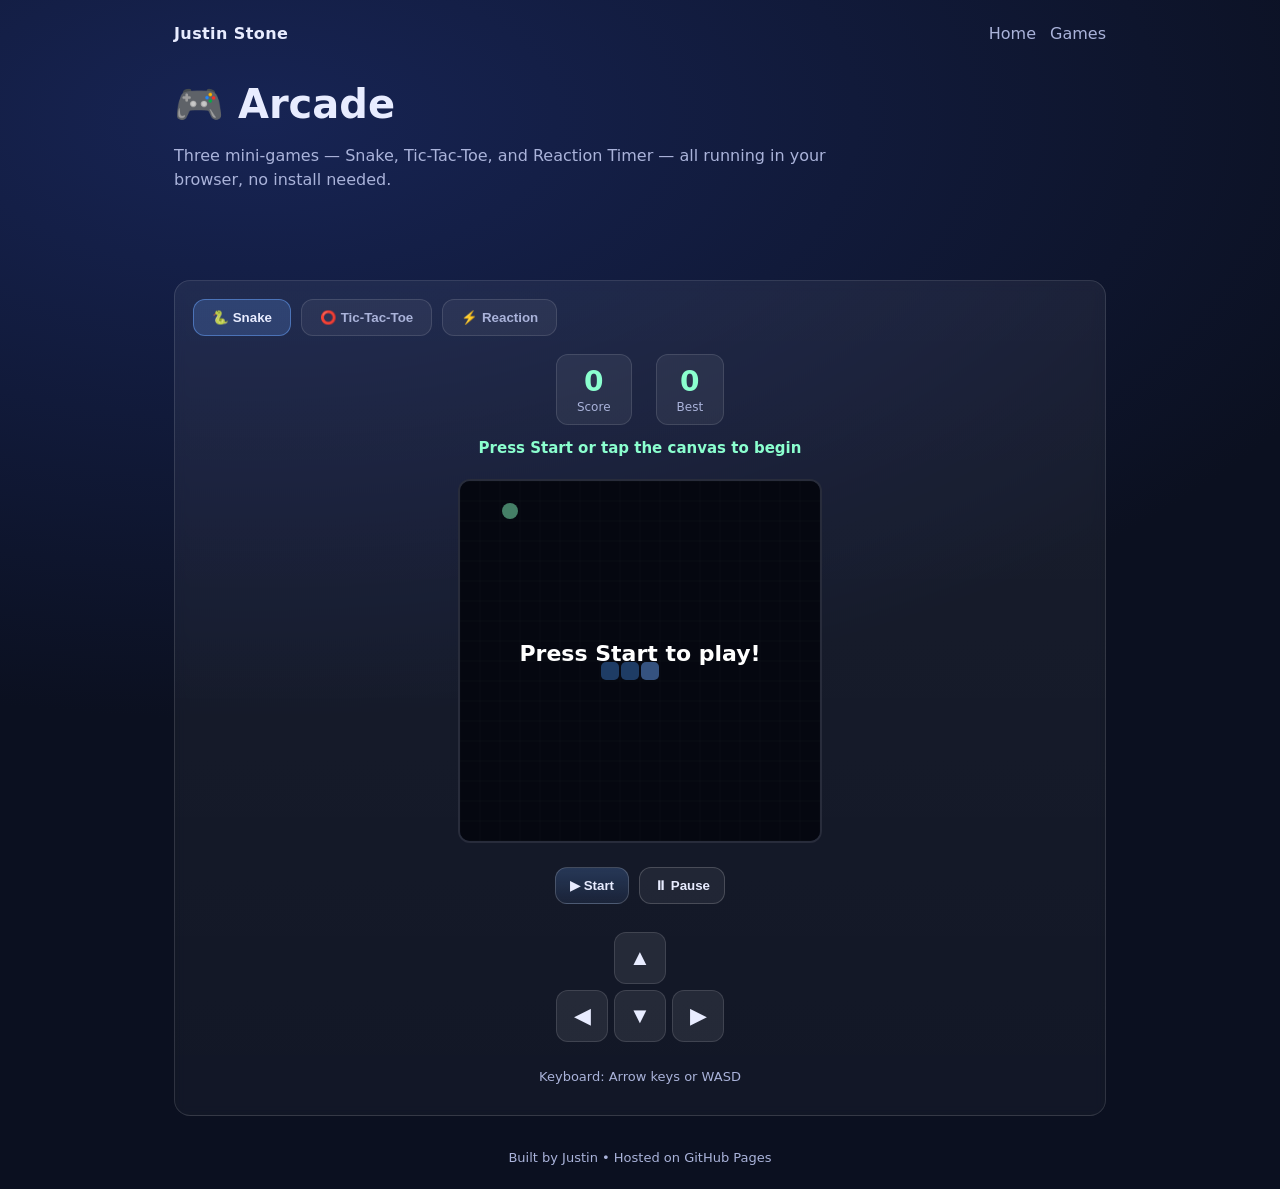
==== games.html @ bd43f278 "Add mini arcade (Snake, Tic-Tac-Toe, Reaction Timer), update homepage nav/hero/projects, update READ" ====
<!doctype html>
<html lang="en">
<head>
  <meta charset="UTF-8" />
  <meta name="viewport" content="width=device-width, initial-scale=1" />
  <title>Games | Justin Stone</title>
  <link rel="stylesheet" href="style.css" />
  <style>
    /* ── Game Tabs ── */
    .tab-bar{display:flex;gap:10px;margin:0 0 18px;flex-wrap:wrap}
    .tab{padding:10px 18px;border-radius:12px;border:1px solid var(--border);
         background:rgba(255,255,255,.05);color:var(--muted);cursor:pointer;font-weight:600;
         transition:background .15s,color .15s}
    .tab.active,.tab:hover{background:rgba(106,166,255,.2);color:var(--text);
         border-color:rgba(106,166,255,.5)}
    .game-panel{display:none}
    .game-panel.active{display:block}

    /* ── Snake ── */
    #snakeWrap{display:flex;flex-direction:column;align-items:center;gap:14px}
    #snakeCanvas{border:2px solid var(--border);border-radius:12px;background:#0a0f20;
                 display:block;max-width:100%;cursor:default;touch-action:none}
    .score-row{display:flex;gap:24px;align-items:center}
    .score-box{background:rgba(255,255,255,.06);border:1px solid var(--border);
               border-radius:12px;padding:10px 20px;text-align:center}
    .score-box .val{font-size:28px;font-weight:800;color:var(--accent2)}
    .score-box .lbl{font-size:12px;color:var(--muted);margin-top:2px}
    #snakeMsg{min-height:26px;font-size:15px;color:var(--accent2);font-weight:700;text-align:center}
    .dpad{display:grid;grid-template-columns:repeat(3,52px);grid-template-rows:repeat(2,52px);
          gap:6px;margin-top:4px}
    .dpad button{width:52px;height:52px;border-radius:12px;border:1px solid var(--border);
                 background:rgba(255,255,255,.08);color:var(--text);font-size:22px;
                 cursor:pointer;display:flex;align-items:center;justify-content:center;
                 transition:background .1s}
    .dpad button:active,.dpad button:hover{background:rgba(106,166,255,.25)}
    .dpad .empty{visibility:hidden}

    /* ── Tic-Tac-Toe ── */
    #tttWrap{display:flex;flex-direction:column;align-items:center;gap:16px}
    #tttBoard{display:grid;grid-template-columns:repeat(3,100px);
              grid-template-rows:repeat(3,100px);gap:6px}
    .ttt-cell{width:100px;height:100px;border-radius:14px;
              border:1px solid var(--border);background:rgba(255,255,255,.06);
              font-size:46px;display:flex;align-items:center;justify-content:center;
              cursor:pointer;transition:background .15s,transform .1s;
              user-select:none}
    .ttt-cell:hover:not(.taken){background:rgba(106,166,255,.15);transform:scale(1.04)}
    .ttt-cell.taken{cursor:default}
    .ttt-cell.X{color:#6aa6ff}
    .ttt-cell.O{color:#8bffcf}
    .ttt-cell.win{background:rgba(139,255,207,.18);border-color:var(--accent2)}
    #tttStatus{font-size:18px;font-weight:700;color:var(--text);min-height:28px;text-align:center}
    #tttScore{display:flex;gap:24px;justify-content:center}
    #tttRestart{margin-top:4px}

    /* ── Reaction Timer ── */
    #reactionWrap{display:flex;flex-direction:column;align-items:center;gap:16px}
    #reactionBox{width:min(340px,100%);height:200px;border-radius:20px;
                 display:flex;align-items:center;justify-content:center;
                 font-size:22px;font-weight:700;cursor:pointer;
                 transition:background .2s;border:2px solid var(--border);
                 user-select:none;-webkit-tap-highlight-color:transparent}
    #reactionBox.wait{background:rgba(255,80,80,.15);color:#ff6666;border-color:rgba(255,80,80,.4)}
    #reactionBox.ready{background:rgba(139,255,207,.18);color:var(--accent2);border-color:var(--accent2)}
    #reactionBox.idle{background:rgba(255,255,255,.05);color:var(--muted)}
    #reactionTimes{display:flex;flex-wrap:wrap;gap:8px;justify-content:center;
                   max-width:380px;margin-top:4px}
    .rt-chip{background:rgba(255,255,255,.06);border:1px solid var(--border);
             border-radius:8px;padding:5px 12px;font-size:13px;color:var(--muted)}
    .rt-chip.best{border-color:rgba(139,255,207,.5);color:var(--accent2)}
    #reactionStats{font-size:14px;color:var(--muted);text-align:center;min-height:22px}

    @media (max-width:500px){
      #tttBoard{grid-template-columns:repeat(3,80px);grid-template-rows:repeat(3,80px)}
      .ttt-cell{width:80px;height:80px;font-size:36px}
    }
  </style>
</head>

<body>
  <header class="container">
    <nav class="nav">
      <div class="brand">Justin Stone</div>
      <div class="links">
        <a href="./index.html">Home</a>
        <a href="#games">Games</a>
      </div>
    </nav>

    <section class="hero">
      <h1>🎮 Arcade</h1>
      <p>Three mini-games — Snake, Tic-Tac-Toe, and Reaction Timer — all running in your browser, no install needed.</p>
    </section>
  </header>

  <main class="container">
    <section id="games" class="card">
      <div class="tab-bar" role="tablist">
        <button class="tab active" role="tab" aria-selected="true"  data-target="panelSnake">🐍 Snake</button>
        <button class="tab"        role="tab" aria-selected="false" data-target="panelTTT">⭕ Tic-Tac-Toe</button>
        <button class="tab"        role="tab" aria-selected="false" data-target="panelReact">⚡ Reaction</button>
      </div>

      <!-- ══════════ SNAKE ══════════ -->
      <div id="panelSnake" class="game-panel active">
        <div id="snakeWrap">
          <div class="score-row">
            <div class="score-box"><div class="val" id="snakeScore">0</div><div class="lbl">Score</div></div>
            <div class="score-box"><div class="val" id="snakeBest">0</div><div class="lbl">Best</div></div>
          </div>
          <div id="snakeMsg">Press Start or tap the canvas to begin</div>
          <canvas id="snakeCanvas" width="360" height="360" tabindex="0"
                  aria-label="Snake game canvas"></canvas>
          <div class="row" style="gap:10px">
            <button class="button" id="snakeStartBtn" type="button">▶ Start</button>
            <button class="button secondary" id="snakePauseBtn" type="button" disabled>⏸ Pause</button>
          </div>
          <!-- Mobile D-Pad -->
          <div class="dpad" id="dpad" aria-label="Directional controls">
            <div class="empty"></div>
            <button type="button" data-dir="UP"    aria-label="Up">▲</button>
            <div class="empty"></div>
            <button type="button" data-dir="LEFT"  aria-label="Left">◀</button>
            <button type="button" data-dir="DOWN"  aria-label="Down">▼</button>
            <button type="button" data-dir="RIGHT" aria-label="Right">▶</button>
          </div>
          <p class="micro" style="text-align:center">Keyboard: Arrow keys or WASD</p>
        </div>
      </div>

      <!-- ══════════ TIC-TAC-TOE ══════════ -->
      <div id="panelTTT" class="game-panel">
        <div id="tttWrap">
          <div id="tttScore">
            <div class="score-box"><div class="val" id="tttX">0</div><div class="lbl">X (You)</div></div>
            <div class="score-box"><div class="val" id="tttDraw">0</div><div class="lbl">Draws</div></div>
            <div class="score-box"><div class="val" id="tttO">0</div><div class="lbl">O (CPU)</div></div>
          </div>
          <div id="tttStatus">Your turn (X)</div>
          <div id="tttBoard" role="grid" aria-label="Tic-Tac-Toe board"></div>
          <button class="button secondary" id="tttRestart" type="button">New Game</button>
          <p class="micro">You are X — play against the AI (minimax)</p>
        </div>
      </div>

      <!-- ══════════ REACTION TIMER ══════════ -->
      <div id="panelReact" class="game-panel">
        <div id="reactionWrap">
          <p style="color:var(--muted);text-align:center;max-width:36ch">
            Wait for the box to turn green, then tap/click it as fast as you can!
          </p>
          <div id="reactionBox" class="idle" tabindex="0" role="button"
               aria-label="Reaction timer target">Click to start</div>
          <div id="reactionStats"></div>
          <div id="reactionTimes"></div>
          <button class="button secondary" id="reactionReset" type="button">Reset scores</button>
        </div>
      </div>
    </section>

    <footer class="footer">
      <span class="micro">Built by Justin • Hosted on GitHub Pages</span>
    </footer>
  </main>

  <script>
  /* ========================================================
     Tab switcher
  ======================================================== */
  document.querySelectorAll(".tab").forEach(tab => {
    tab.addEventListener("click", () => {
      document.querySelectorAll(".tab").forEach(t => { t.classList.remove("active"); t.setAttribute("aria-selected","false"); });
      document.querySelectorAll(".game-panel").forEach(p => p.classList.remove("active"));
      tab.classList.add("active");
      tab.setAttribute("aria-selected","true");
      document.getElementById(tab.dataset.target).classList.add("active");
    });
  });

  /* ========================================================
     SNAKE
  ======================================================== */
  (function(){
    const COLS = 18, ROWS = 18, CELL = 20;
    const COLORS = { head:"#6aa6ff", body:"#3d78cc", food:"#8bffcf", grid:"rgba(255,255,255,.04)" };
    const canvas = document.getElementById("snakeCanvas");
    const ctx    = canvas.getContext("2d");
    // Resize canvas to match COLS/ROWS
    canvas.width  = COLS * CELL;
    canvas.height = ROWS * CELL;

    const scoreEl = document.getElementById("snakeScore");
    const bestEl  = document.getElementById("snakeBest");
    const msgEl   = document.getElementById("snakeMsg");
    const startBtn = document.getElementById("snakeStartBtn");
    const pauseBtn = document.getElementById("snakePauseBtn");

    const DIRS = { UP:[0,-1], DOWN:[0,1], LEFT:[-1,0], RIGHT:[1,0] };
    const OPP  = { UP:"DOWN", DOWN:"UP", LEFT:"RIGHT", RIGHT:"LEFT" };

    let snake, dir, nextDir, food, score, best, loop, running, paused;

    best = Number(localStorage.getItem("snake_best") || 0);
    bestEl.textContent = best;

    function randCell() {
      return { x: Math.floor(Math.random() * COLS), y: Math.floor(Math.random() * ROWS) };
    }

    function placeFood() {
      let f;
      do { f = randCell(); } while (snake.some(s => s.x === f.x && s.y === f.y));
      food = f;
    }

    function init() {
      const cx = Math.floor(COLS/2), cy = Math.floor(ROWS/2);
      snake   = [{x:cx,y:cy},{x:cx-1,y:cy},{x:cx-2,y:cy}];
      dir     = "RIGHT";
      nextDir = "RIGHT";
      score   = 0;
      scoreEl.textContent = 0;
      placeFood();
    }

    function draw() {
      ctx.fillStyle = "#0a0f20";
      ctx.fillRect(0, 0, canvas.width, canvas.height);

      // grid
      ctx.strokeStyle = COLORS.grid;
      ctx.lineWidth = 1;
      for (let x = 0; x <= COLS; x++) { ctx.beginPath(); ctx.moveTo(x*CELL,0); ctx.lineTo(x*CELL,canvas.height); ctx.stroke(); }
      for (let y = 0; y <= ROWS; y++) { ctx.beginPath(); ctx.moveTo(0,y*CELL); ctx.lineTo(canvas.width,y*CELL); ctx.stroke(); }

      // food
      const fx = food.x * CELL + CELL/2, fy = food.y * CELL + CELL/2, fr = CELL/2 - 2;
      ctx.beginPath(); ctx.arc(fx, fy, fr, 0, Math.PI*2);
      ctx.fillStyle = COLORS.food; ctx.fill();

      // snake
      snake.forEach((seg, i) => {
        const r = 5;
        const x = seg.x*CELL+1, y = seg.y*CELL+1, w = CELL-2, h = CELL-2;
        ctx.fillStyle = i === 0 ? COLORS.head : COLORS.body;
        ctx.beginPath();
        ctx.roundRect(x, y, w, h, r);
        ctx.fill();
      });
    }

    function step() {
      dir = nextDir;
      const d = DIRS[dir];
      const head = { x: snake[0].x + d[0], y: snake[0].y + d[1] };

      // wall collision
      if (head.x < 0 || head.x >= COLS || head.y < 0 || head.y >= ROWS) { gameOver(); return; }
      // self collision
      if (snake.some(s => s.x === head.x && s.y === head.y)) { gameOver(); return; }

      snake.unshift(head);

      if (head.x === food.x && head.y === food.y) {
        score++;
        scoreEl.textContent = score;
        if (score > best) { best = score; bestEl.textContent = best; localStorage.setItem("snake_best", best); }
        placeFood();
      } else {
        snake.pop();
      }

      draw();
    }

    function gameOver() {
      clearInterval(loop);
      running = false;
      paused  = false;
      startBtn.textContent = "▶ Restart";
      startBtn.disabled = false;
      pauseBtn.disabled = true;
      msgEl.textContent = `💀 Game over! Score: ${score}`;
      draw();
      // draw overlay
      ctx.fillStyle = "rgba(0,0,0,.55)";
      ctx.fillRect(0, 0, canvas.width, canvas.height);
      ctx.fillStyle = "#fff";
      ctx.font = "bold 28px system-ui";
      ctx.textAlign = "center";
      ctx.fillText("GAME OVER", canvas.width/2, canvas.height/2 - 14);
      ctx.font = "16px system-ui";
      ctx.fillText(`Score: ${score}  Best: ${best}`, canvas.width/2, canvas.height/2 + 16);
    }

    function startGame() {
      if (loop) clearInterval(loop);
      init();
      draw();
      running = true;
      paused  = false;
      startBtn.textContent = "↺ Restart";
      pauseBtn.disabled = false;
      msgEl.textContent = "Use arrow keys / WASD or the D-pad below";
      const speed = 150;
      loop = setInterval(step, speed);
      canvas.focus();
    }

    function togglePause() {
      if (!running) return;
      if (!paused) {
        clearInterval(loop);
        paused = true;
        pauseBtn.textContent = "▶ Resume";
        msgEl.textContent = "Paused";
      } else {
        loop = setInterval(step, 150);
        paused = false;
        pauseBtn.textContent = "⏸ Pause";
        msgEl.textContent = "";
      }
    }

    startBtn.addEventListener("click", startGame);
    pauseBtn.addEventListener("click", togglePause);
    canvas.addEventListener("click", () => { if (!running) startGame(); });

    // Keyboard
    const KEY_MAP = {
      ArrowUp:"UP", ArrowDown:"DOWN", ArrowLeft:"LEFT", ArrowRight:"RIGHT",
      w:"UP", s:"DOWN", a:"LEFT", d:"RIGHT",
      W:"UP", S:"DOWN", A:"LEFT", D:"RIGHT"
    };
    document.addEventListener("keydown", e => {
      const d = KEY_MAP[e.key];
      if (d) {
        if (running && !paused && OPP[d] !== dir) nextDir = d;
        if (["ArrowUp","ArrowDown","ArrowLeft","ArrowRight"].includes(e.key)) e.preventDefault();
      }
    });

    // D-Pad
    document.getElementById("dpad").querySelectorAll("button[data-dir]").forEach(btn => {
      btn.addEventListener("click", () => {
        const d = btn.dataset.dir;
        if (running && !paused && OPP[d] !== dir) nextDir = d;
      });
    });

    // Swipe support
    let tx0, ty0;
    canvas.addEventListener("touchstart", e => { tx0 = e.touches[0].clientX; ty0 = e.touches[0].clientY; }, {passive:true});
    canvas.addEventListener("touchend", e => {
      if (tx0 == null) return;
      const dx = e.changedTouches[0].clientX - tx0;
      const dy = e.changedTouches[0].clientY - ty0;
      const adx = Math.abs(dx), ady = Math.abs(dy);
      if (Math.max(adx,ady) < 10) { if (!running) startGame(); return; }
      let d;
      if (adx > ady) d = dx > 0 ? "RIGHT" : "LEFT";
      else            d = dy > 0 ? "DOWN"  : "UP";
      if (running && !paused && OPP[d] !== dir) nextDir = d;
      tx0 = ty0 = null;
    });

    // Initial draw
    init();
    draw();
    ctx.fillStyle = "rgba(0,0,0,.5)";
    ctx.fillRect(0, 0, canvas.width, canvas.height);
    ctx.fillStyle = "#fff";
    ctx.font = "bold 22px system-ui";
    ctx.textAlign = "center";
    ctx.fillText("Press Start to play!", canvas.width/2, canvas.height/2);
  })();

  /* ========================================================
     TIC-TAC-TOE  (minimax AI)
  ======================================================== */
  (function(){
    const board    = document.getElementById("tttBoard");
    const statusEl = document.getElementById("tttStatus");
    const restartBtn = document.getElementById("tttRestart");
    const xScoreEl  = document.getElementById("tttX");
    const oScoreEl  = document.getElementById("tttO");
    const drawEl    = document.getElementById("tttDraw");

    const WINS = [[0,1,2],[3,4,5],[6,7,8],[0,3,6],[1,4,7],[2,5,8],[0,4,8],[2,4,6]];
    let cells, xScore=0, oScore=0, draws=0, playerTurn, gameActive;

    function checkWinner(c) {
      for (const [a,b,cc] of WINS) {
        if (c[a] && c[a]===c[b] && c[b]===c[cc]) return { winner: c[a], line:[a,b,cc] };
      }
      if (c.every(Boolean)) return { winner: "draw" };
      return null;
    }

    function minimax(c, isMax) {
      const r = checkWinner(c);
      if (r) { if(r.winner==="O") return 10; if(r.winner==="X") return -10; return 0; }
      const scores = [];
      c.forEach((v,i) => {
        if (!v) {
          const nc = [...c]; nc[i] = isMax ? "O" : "X";
          scores.push(minimax(nc, !isMax));
        }
      });
      return isMax ? Math.max(...scores) : Math.min(...scores);
    }

    function cpuMove() {
      let best = -Infinity, idx = -1;
      cells.forEach((v,i) => {
        if (!v) {
          const nc = [...cells]; nc[i] = "O";
          const s = minimax(nc, false);
          if (s > best) { best = s; idx = i; }
        }
      });
      return idx;
    }

    function renderBoard() {
      board.innerHTML = "";
      cells.forEach((v, i) => {
        const cell = document.createElement("div");
        cell.className = "ttt-cell" + (v ? " taken " + v : "");
        cell.textContent = v || "";
        cell.setAttribute("role","gridcell");
        cell.setAttribute("aria-label", `Cell ${i+1}${v ? ": "+v : ""}`);
        cell.addEventListener("click", () => handleClick(i));
        board.appendChild(cell);
      });
    }

    function highlightWin(line) {
      const divs = board.querySelectorAll(".ttt-cell");
      line.forEach(i => divs[i].classList.add("win"));
    }

    function handleClick(i) {
      if (!gameActive || !playerTurn || cells[i]) return;
      cells[i] = "X";
      renderBoard();

      const res = checkWinner(cells);
      if (res) { endGame(res); return; }

      playerTurn = false;
      statusEl.textContent = "CPU is thinking…";
      setTimeout(() => {
        const idx = cpuMove();
        if (idx !== -1) cells[idx] = "O";
        renderBoard();
        const res2 = checkWinner(cells);
        if (res2) { endGame(res2); return; }
        playerTurn = true;
        statusEl.textContent = "Your turn (X)";
      }, 250);
    }

    function endGame(res) {
      gameActive = false;
      if (res.winner === "X") {
        xScore++; xScoreEl.textContent = xScore;
        statusEl.textContent = "🎉 You win!";
        highlightWin(res.line);
      } else if (res.winner === "O") {
        oScore++; oScoreEl.textContent = oScore;
        statusEl.textContent = "🤖 CPU wins!";
        highlightWin(res.line);
      } else {
        draws++; drawEl.textContent = draws;
        statusEl.textContent = "🤝 It's a draw!";
      }
    }

    function newGame() {
      cells = Array(9).fill("");
      gameActive = true;
      playerTurn = true;
      statusEl.textContent = "Your turn (X)";
      renderBoard();
    }

    restartBtn.addEventListener("click", newGame);
    newGame();
  })();

  /* ========================================================
     REACTION TIMER
  ======================================================== */
  (function(){
    const box       = document.getElementById("reactionBox");
    const statsEl   = document.getElementById("reactionStats");
    const timesEl   = document.getElementById("reactionTimes");
    const resetBtn  = document.getElementById("reactionReset");

    const KEY = "reaction_times_v1";
    let state = "idle"; // idle | wait | ready
    let waitTimeout = null, startTime = null;
    let times = [];
    try { times = JSON.parse(localStorage.getItem(KEY)) || []; } catch { times = []; }

    function renderTimes() {
      timesEl.innerHTML = "";
      if (!times.length) { statsEl.textContent = ""; return; }
      const best = Math.min(...times);
      const avg  = Math.round(times.reduce((a,b)=>a+b,0)/times.length);
      statsEl.textContent = `Best: ${best} ms  •  Avg: ${avg} ms  •  Trials: ${times.length}`;
      [...times].reverse().slice(0,8).forEach(t => {
        const chip = document.createElement("div");
        chip.className = "rt-chip" + (t === best ? " best" : "");
        chip.textContent = t + " ms";
        timesEl.appendChild(chip);
      });
    }

    function start() {
      if (state !== "idle") return;
      state = "wait";
      box.className = "wait";
      box.textContent = "Wait for green…";
      const delay = 1500 + Math.random() * 3000;
      waitTimeout = setTimeout(() => {
        state = "ready";
        box.className = "ready";
        box.textContent = "Click NOW!";
        startTime = performance.now();
      }, delay);
    }

    function react() {
      if (state === "idle") { start(); return; }
      if (state === "wait") {
        clearTimeout(waitTimeout);
        state = "idle";
        box.className = "idle";
        box.textContent = "Too early! Click to try again";
        return;
      }
      if (state === "ready") {
        const rt = Math.round(performance.now() - startTime);
        times.push(rt);
        if (times.length > 50) times.shift();
        localStorage.setItem(KEY, JSON.stringify(times));
        renderTimes();
        state = "idle";
        box.className = "idle";
        box.textContent = `${rt} ms — Click to go again`;
      }
    }

    box.addEventListener("click", react);
    box.addEventListener("keydown", e => { if (e.key === " " || e.key === "Enter") react(); });

    resetBtn.addEventListener("click", () => {
      times = [];
      localStorage.removeItem(KEY);
      renderTimes();
      state = "idle";
      box.className = "idle";
      box.textContent = "Click to start";
    });

    renderTimes();
    box.textContent = "Click to start";
  })();
  </script>
</body>
</html>
---- style.css ----
:root{
  --bg:#0b1020;
  --card:#111a33;
  --text:#e8ecff;
  --muted:#aab3da;
  --accent:#6aa6ff;
  --accent2:#8bffcf;
  --border:rgba(255,255,255,.12);
}

*{box-sizing:border-box}
html,body{margin:0;padding:0;font-family:system-ui,-apple-system,Segoe UI,Roboto,Arial,sans-serif;background:radial-gradient(1200px 600px at 20% 10%, #172454, var(--bg));color:var(--text)}
a{color:var(--accent);text-decoration:none}
a:hover{text-decoration:underline}

.container{max-width:980px;margin:0 auto;padding:24px}

.nav{display:flex;justify-content:space-between;align-items:center;gap:16px}
.brand{font-weight:800;letter-spacing:.4px}
.links{display:flex;gap:14px;flex-wrap:wrap}
.links a{color:var(--muted)}

.hero{padding:24px 0 10px}
.hero h1{font-size:40px;margin:14px 0 8px}
.hero p{color:var(--muted);max-width:70ch;line-height:1.5}
.hero-actions{display:flex;gap:12px;flex-wrap:wrap;margin:16px 0 6px}

.card{
  background:linear-gradient(180deg, rgba(255,255,255,.06), rgba(255,255,255,.03));
  border:1px solid var(--border);
  border-radius:16px;
  padding:18px;
  margin:14px 0;
  backdrop-filter: blur(6px);
}

.grid{display:grid;grid-template-columns:repeat(3,1fr);gap:12px}
.project{border:1px solid var(--border);border-radius:14px;padding:12px}
.project p{color:var(--muted);margin:8px 0 0}

.two-col{display:grid;grid-template-columns:1.1fr .9fr;gap:16px}

.row{display:flex;gap:10px;align-items:center;margin:10px 0}
.between{justify-content:space-between}

input{
  width:100%;
  padding:10px 12px;
  border-radius:12px;
  border:1px solid var(--border);
  background:rgba(0,0,0,.25);
  color:var(--text);
}

.button{
  display:inline-flex;align-items:center;justify-content:center;
  padding:10px 14px;border-radius:12px;border:1px solid rgba(255,255,255,.18);
  background:linear-gradient(180deg, rgba(106,166,255,.22), rgba(106,166,255,.08));
  color:var(--text);cursor:pointer;font-weight:650
}
.button:hover{border-color:rgba(255,255,255,.28)}
.button.secondary{background:rgba(255,255,255,.06);color:var(--text)}
.button.small{padding:6px 10px;border-radius:10px;font-weight:600}

.micro{font-size:13px;color:var(--muted)}
.mono{font-family:ui-monospace,SFMono-Regular,Menlo,Monaco,Consolas,monospace}

.list{list-style:none;padding:0;margin:10px 0 0}
.list li{
  display:flex;align-items:center;gap:10px;
  border:1px solid var(--border);
  border-radius:12px;
  padding:10px 12px;
  margin:8px 0;
}
.list li.done{opacity:.75}
.pill{
  padding:4px 10px;border-radius:999px;
  border:1px solid rgba(139,255,207,.35);
  background:rgba(139,255,207,.10);
  color:var(--accent2);
  font-size:12px;
}

.timer{border:1px solid var(--border);border-radius:14px;padding:14px}
.time{font-size:44px;font-weight:850;letter-spacing:1px;margin:6px 0 10px}

.footer{display:flex;justify-content:center;padding:20px 0 0}

.hero-img{
  width: 100%;
  height: 220px;
  object-fit: cover;
  border-radius: 16px;
  border: 1px solid var(--border);
  margin-bottom: 14px;
  filter: saturate(1.05) contrast(1.05);
}

.vote-list{
  display:flex;
  flex-direction:column;
  gap:10px;
  margin-top:10px;
}

.vote-item{
  border:1px solid var(--border);
  border-radius:14px;
  padding:12px;
  background: rgba(0,0,0,.18);
}

.vote-top{
  display:flex;
  align-items:center;
  justify-content:space-between;
  gap:10px;
  flex-wrap:wrap;
}

.vote-title{
  font-weight:800;
}

.vote-bar{
  height:10px;
  border-radius:999px;
  border:1px solid rgba(255,255,255,.14);
  background: rgba(255,255,255,.06);
  overflow:hidden;
  margin-top:10px;
}

.vote-bar > div{
  height:100%;
  width:0%;
  background: linear-gradient(90deg, rgba(106,166,255,.75), rgba(139,255,207,.65));
}

.reaction-box{
  display:flex;align-items:center;justify-content:center;
  height:110px;border-radius:14px;border:1px solid var(--border);
  background:rgba(255,255,255,.05);
  font-size:22px;font-weight:700;cursor:pointer;
  user-select:none;transition:background .15s;
}
.reaction-box.wait{background:rgba(255,200,50,.15);color:#ffc832}
.reaction-box.go{background:rgba(50,220,110,.2);color:#32dc6e}
.reaction-box.too-soon{background:rgba(255,80,80,.18);color:#ff6060}

.three-col{display:grid;grid-template-columns:1fr 1fr 1fr;gap:12px}

@media (max-width: 860px){
  .grid{grid-template-columns:1fr}
  .two-col{grid-template-columns:1fr}
  .three-col{grid-template-columns:1fr}
  .hero h1{font-size:34px}
}
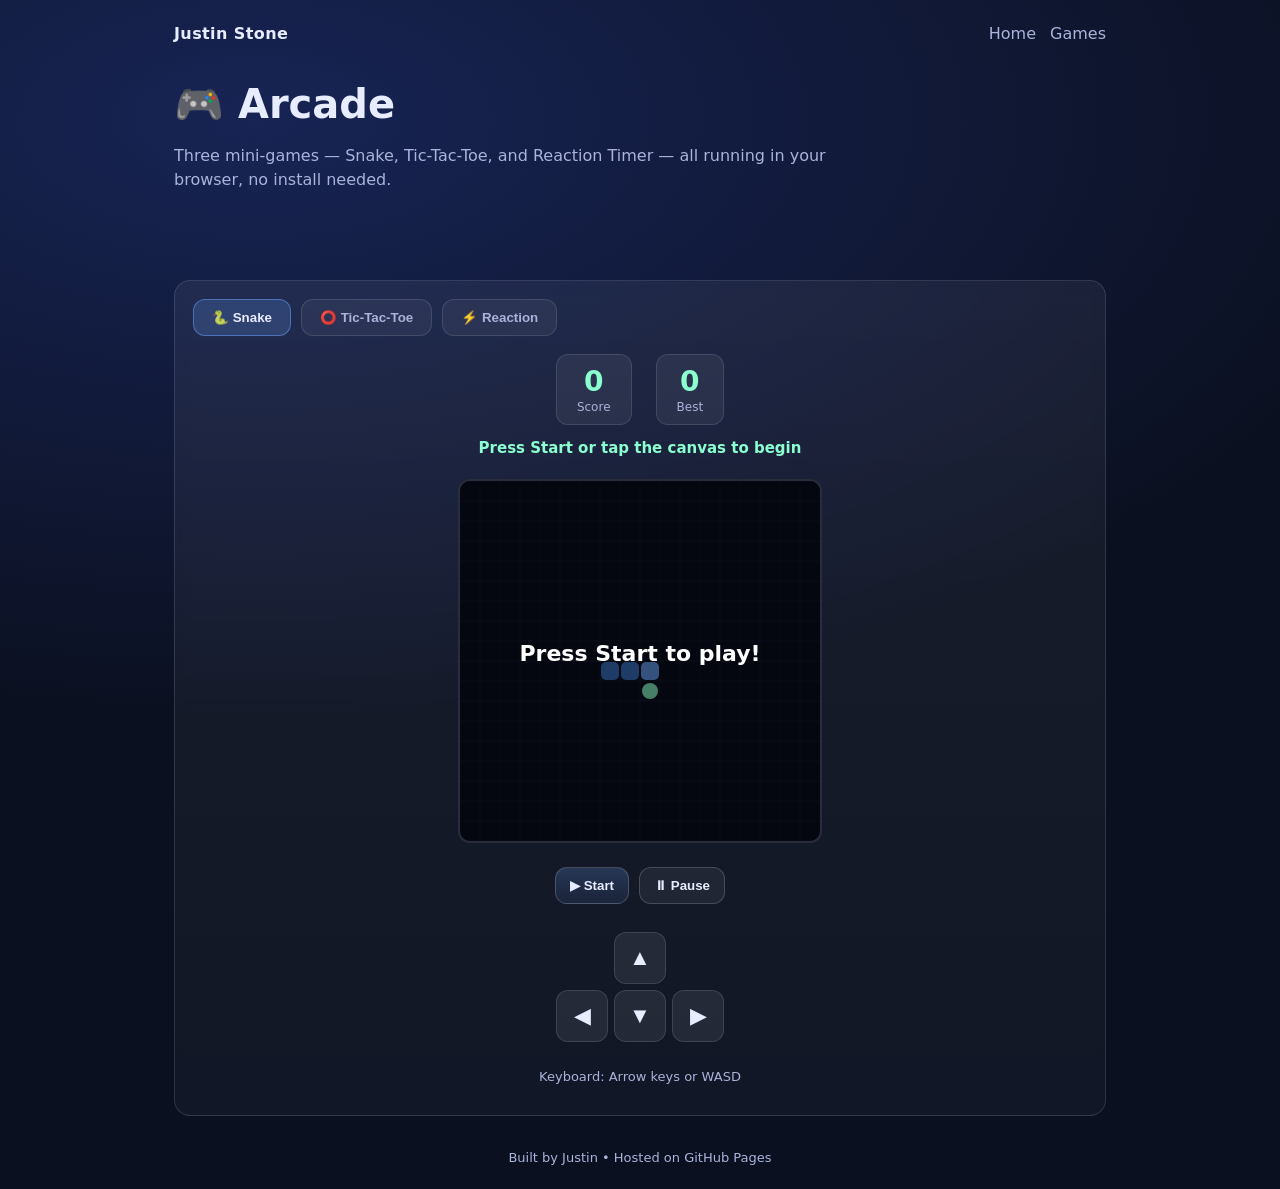
==== commit 5aea3607: "Fix strict equality check and README wording per code review Agent-Logs-Url: https://github.com/just" ====
--- a/games.html
+++ b/games.html
@@ -352,7 +352,7 @@
     let tx0, ty0;
     canvas.addEventListener("touchstart", e => { tx0 = e.touches[0].clientX; ty0 = e.touches[0].clientY; }, {passive:true});
     canvas.addEventListener("touchend", e => {
-      if (tx0 == null) return;
+      if (tx0 === null || tx0 === undefined) return;
       const dx = e.changedTouches[0].clientX - tx0;
       const dy = e.changedTouches[0].clientY - ty0;
       const adx = Math.abs(dx), ady = Math.abs(dy);
